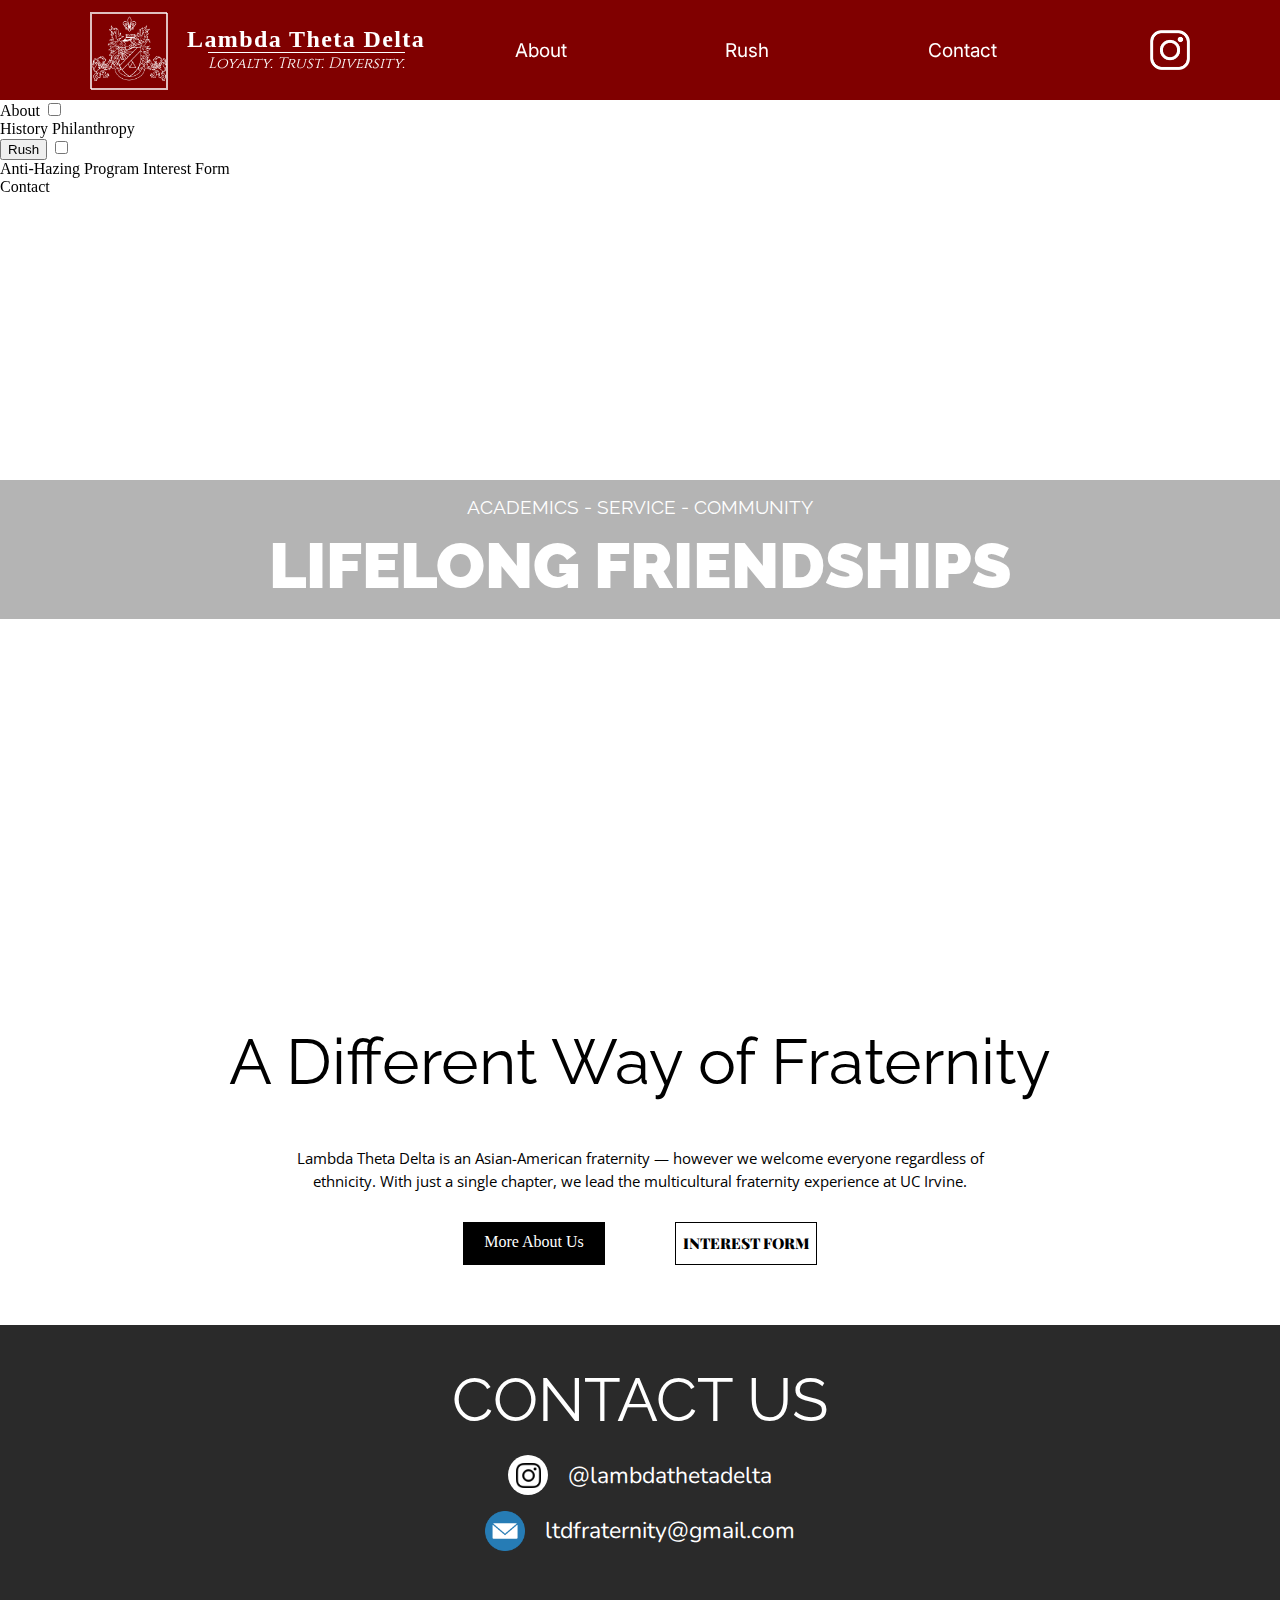
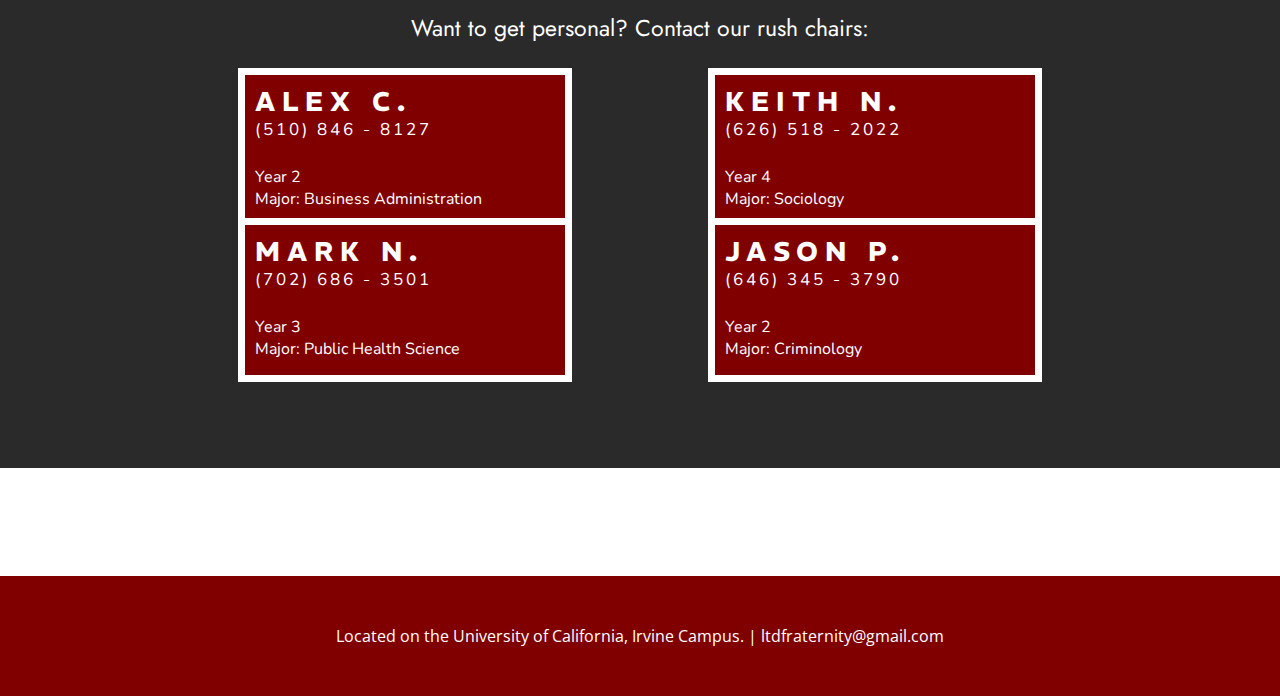
==== index.html @ cd7be91d "Finished nav bar for mobile." ====
<!DOCTYPE html>
<html lang="en">

<head>
    <title>Lambda Theta Delta | Fraternity | Irvine</title>
    <link rel="canonical" href="https://www.ltdfraternity.com" />
    <link rel="stylesheet" type="text/css" href="index.css">
    <link rel="stylesheet" type="text/css" href="nav.css">
    <link rel="stylesheet" type="text/css" href="footer.css">
    <meta property="og:description"
        content="Lambda Theta Delta is the first established multicultural fraternity at the University of California, Irvine, and remains one of the most prominent fraternities within the Asian Greek network" />
    <meta name="description"
        content="Lambda Theta Delta is the first established multicultural fraternity at the University of California, Irvine, and remains one of the most prominent fraternities within the Asian Greek network" />
    <meta property="og:title" content="Lambda Theta Delta | Fraternity | Irvine">
    <meta property="og:url" content="https://www.ltdfraternity.com">
    <meta property="og:type" content="website" />
    <meta property="og:site_name" content="Lambda Theta Delta" />
    <meta property="og:locale" content="en_US" />
    <meta property="og:image"
        content="https://upload.wikimedia.org/wikipedia/commons/3/33/Lambda_Theta_Delta_Fraternity_Crest_2012.png">
    <meta name="twitter:card" content="summary_large_image" />
    <meta name="twitter:title" content="Lambda Theta Delta | Fraternity | Irvine" />
    <meta name="twitter:description"
        content="Lambda Theta Delta is the first established multicultural fraternity at the University of California, Irvine, and remains one of the most prominent fraternities within the Asian Greek network" />

    <script type="application/ld+json">
        {
            "@context": "https://schema.org/",
            "@type": "Organization",
            "logo": "https://upload.wikimedia.org/wikipedia/commons/3/33/Lambda_Theta_Delta_Fraternity_Crest_2012.png",
            "areaServed": {
                "@type": "City",
                "name": "Irvine",
                "sameAs": "https://en.wikipedia.org/wiki/Irvine,_California"
            },
            "foundingDate": "1983-03-02",
            "email": "ltdfraternity@gmail.com",
            "url": "https://www.ltdfraternity.com",
            "name": "Lambda Theta Delta",
            "sameAs": "https://www.instagram.com/lambdathetadelta/",
            "alternateName": "LTD",
            "slogan": "Loyalty. Trust. Diversity.",
            "description": "Lambda Theta Delta is the first established multicultural fraternity at the University of California, Irvine, and remains one of the most prominent fraternities within the Asian Greek network",
            "keywords": "Asian Fraternity, Fraternity, LTD, Asian, Asian Greek, MSFC, Lambda, Theta, Delta"
        }
    </script>
    <script src="schema.js"></script>
    <meta name="viewport" content="width=device-width, initial-scale=1.0">

    <!-- <meta name="google-site-verification" content=""/> -->
</head>

<body>
    <div id="nav-background">
        <nav id="navigation">
            <div id="crest-img">
                <a href="https://lambdathetadelta.github.io/">
                    <img src="imgs/LTDCrestWhiteV1.png" alt="Crest of Lambda Theta Delta" id="crest-img">
                </a>
            </div>
            <a href="https://lambdathetadelta.github.io/" id="ltd-text">
                <span id="top-text">
                    Lambda Theta Delta
                </span><br>
                <span id="bottom-text">
                    Loyalty. Trust. Diversity.
                </span>
            </a>
            <div class="nav-button">
                <button class="nav-button">
                    <a href="https://lambdathetadelta.github.io/about.html" class="nav-button">About</a>
                </button>
                <div class="dropdown-content">
                    <a href="https://lambdathetadelta.github.io/history.html">History</a>
                    <a href="https://lambdathetadelta.github.io/philanthropy.html">Philanthropy</a>
                </div>
            </div>

            <div class="nav-button">
                <button class="nav-button">
                    <a href="https://www.ltdfraternity.com/rush" class="nav-button">Rush</a>
                </button>
                <div class="dropdown-content">
                    <a href="https://www.ltdfraternity.com/anti-hazing">Anti-Hazing</a>
                    <a href="https://www.ltdfraternity.com/program">Program</a>
                    <a href="https://www.ltdfraternity.com/interest-form">Interest Form</a>
                </div>
            </div>

            <button class="nav-button">
                <a href="https://lambdathetadelta.github.io#contact" class="nav-button">Contact</a>
            </button>

            <div id="instagram-img">
                <a href="https://www.instagram.com/lambdathetadelta" target="_blank">
                    <img src="imgs/instagram.png" alt="Instagram Logo" id="instagram-img">
                </a>
            </div>

            <label id="hamburger">
                <input type="checkbox">
            </label>
        </nav>

        <nav id="mobile-navigation">
            <div>
                <a class ="mobile-main-buttons" href="https://lambdathetadelta.github.io/about.html">About</a>
                <label class="mobile-exp">
                    <input type="checkbox">
                </label>
                <div class="mobile-sub-button-container">
                    <a class="mobile-sub-buttons" href="https://lambdathetadelta.github.io/about.html">History</a>
                    <a class="mobile-sub-buttons" href="https://lambdathetadelta.github.io/Philanthropy.html">Philanthropy</a>
                </div>
            </div>
            <div>
                <button class="mobile-main-buttons">
                    <a href="https://lambdathetadelta.github.io/rush.html">Rush</a>
                </button>
                <label class="mobile-exp">
                    <input type="checkbox">
                </label>
                <div class="mobile-sub-button-container">
                    <a class="mobile-sub-buttons" href="https://lambdathetadelta.github.io/anti-hazing.html">Anti-Hazing</a>
                    <a class="mobile-sub-buttons" href="https://lambdathetadelta.github.io/program.html">Program</a>
                    <a class="mobile-sub-buttons" href="https://lambdathetadelta.github.io/interest-form.html">Interest Form</a>
                </div>
            </div>
            <div> 
                <a class="mobile-main-buttons" href="https://lambdathetadelta.github.io/index.html#contact">Contact</a>
            </div>
        </nav>

    </div>

    <div id="middle-section">
        <span id="middle-banner">
            <div id="middle-banner-text-1">ACADEMICS - SERVICE - COMMUNITY</div>
            <div id="middle-banner-text-2">LIFELONG FRIENDSHIPS</div>
        </span>
    </div>

    <div>
        <div id="diff-way-bar">
            <p>A Different Way of Fraternity</p><br>
            <div id="diff-way-bottom">
                Lambda Theta Delta is an Asian-American fraternity — however we welcome everyone regardless of
                ethnicity.
                With just a single chapter, we lead the multicultural fraternity experience at UC Irvine.
            </div>
            <div id="diff-way-buttons">
                <a href="https://www.ltdfraternity/about" class="button">More About Us</a>
                <a href="https://docs.google.com/forms/d/e/1FAIpQLSd4AJq_slMXWbH36ap9Bl7ilkUoOMtI7FEAKDk14y6jFUndAQ/viewform?usp=sf_link"
                    class="button">
                    INTEREST FORM
                </a>
            </div>
        </div>
    </div>

    <div id="contact">
        <p>CONTACT US</p>
        <div class="social-links">
            <a href="https://www.instagram.com/lambdathetadelta" target="_blank">
                <span id="instagram-background">
                    <img src="imgs/512x512.png" alt="Instagram Logo">
                </span>
            </a>
            <span>@lambdathetadelta</span>
        </div>
        <div class="social-links">
            <img src="imgs/email-logo.png" alt="Email">
            <span> ltdfraternity@gmail.com</span>
        </div>

        <span>Want to get personal? Contact our rush chairs:</span>

        <div id="rush-contacts">
            <div class="rush-chair">
                <div class="rush-chair-name">ALEX C.</div>
                <div class="rush-chair-number">(510) 846 - 8127</div>
                <div class="rush-chair-subinfo">
                    Year 2<br>
                    Major: Business Administration
                </div>
            </div>
            <div class="rush-chair">
                <div class="rush-chair-name">KEITH N.</div>
                <div class="rush-chair-number">(626) 518 - 2022</div>
                <div class="rush-chair-subinfo">
                    Year 4<br>
                    Major: Sociology
                </div>
            </div>
            <div class="rush-chair">
                <div class="rush-chair-name">MARK N.</div>
                <div class="rush-chair-number">(702) 686 - 3501</div>
                <div class="rush-chair-subinfo">
                    Year 3<br>
                    Major: Public Health Science
                </div>

            </div>
            <div class="rush-chair">
                <div class="rush-chair-name">JASON P.</div>
                <div class="rush-chair-number">(646) 345 - 3790</div>
                <div class="rush-chair-subinfo">
                    Year 2<br>
                    Major: Criminology
                </div>
            </div>
        </div>
        <br><br><br>
    </div>
    <br><br><br><br><br><br>

    <script src="footer.js"></script> <!-- Footer code kept in footer.js for reusability  -->
</body>

</html>
---- index.css ----
@import url("https://fonts.googleapis.com/css2?family=Raleway&family=Nunito&family=Jost&family=REM&family=Playfair+Display:wght@700&swap=display");

html
{
    scroll-behavior: smooth;
}
#middle-section
{
    background-attachment: fixed;
    background-size: cover;
    background-image: url("imgs/background.jpg");
    background-repeat: no-repeat;
    background-position: center;
    height: 60em;
}
@media screen and (max-width: 500px)
{
    #middle-section
    {
        background-attachment: local;
        height: 500px;
    }
}
#middle-banner
{
    position: relative;
    top: 50%;
    height: auto;
    width: 100%;
    padding-top: 1.0rem;
    padding-bottom: 1.0rem;
    display: grid;
    background-color: rgb(130, 130, 130, 60%);
    text-align: center;
}
#middle-banner-text-1
{  
    color: white;
    font-family: "Raleway";
    font-size: 1.2rem;
}
#middle-banner-text-2
{
    margin-top: 10px;
    color: white;
    opacity: 100%;
    font-family: "Raleway";
    font-size: 4rem;
    font-weight: 900;
}
#diff-way-bar
{
    text-align: center;
}
#diff-way-bar p
{
    font-family: "Raleway";
    font-size: 4rem;
    margin-bottom: 30px;
}
@media screen and (max-width: 500px)
{
    #middle-banner
    {
        transform: translateY(-30px);
        padding-top: 7px;
        padding-bottom: 5px;
    }
    #middle-banner-text-1
    {  
        color: white;
        font-family: "Raleway";
        font-size: 0.9rem;
    }
    #middle-banner-text-2 { font-size: 2.5rem; }
    #diff-way-bar p { font-size: 3rem; }
}
#diff-way-bottom
{
    margin-left: auto;
    margin-right: auto;
    max-width: 700px;
    font-family: "Open Sans";
    font-size: 15px;
    line-height: 1.5;
}
#diff-way-buttons 
{
    margin-top: 30px;
    display: flex;
    flex-wrap: wrap;
    justify-content: center;
    gap: 70px;
}
#diff-way-buttons a.button
{
    width: 140px;
    padding-top: 10px;
    padding-bottom: 10px;
    border: 1px solid rgba(0, 0, 0);
    text-align: center;
}
#diff-way-buttons a:nth-child(1) 
{
    background-color: black;
    color: rgb(255, 255, 255);
    font-size: 16px;
    font-family: "Avenir Light";
}
#diff-way-buttons a:nth-child(2) 
{
    background-color: inherit;
    font-family: "Playfair Display";
    font-weight: 900;
    font-size: 15px;
    color: black;
    line-height: 1.4;
}
#contact
{
    background-color: #2A2A2A;
    color: white;
    font-family: "Nunito";
    font-size: 23px;
}
#contact > p
{
    margin-top: 60px;
    padding-top: 40px;
    margin-bottom: 20px;
    font-family: "Raleway";
    font-size: 60px;
    text-align: center;
}
.social-links
{
    margin-bottom: 15px;
    gap: 20px;
    display: flex;
    align-items: center;
    justify-content: center;
    vertical-align: middle;
}
#contact img
{
    vertical-align: middle;
    height: 40px;
}
#instagram-background
{
    background-color: white;
    height: 40px;
    width: 40px;
    margin-top: auto;
    display: inline-flex;
    justify-content: center;
    align-items: center;
    margin-bottom: auto;
    border-radius: 50%;
}
#instagram-background > img
{
    margin-left: 1px;
    height: 25px;
    width: 25px;
} 
#contact > span
{
    font-size: 23px;
    margin-top: 60px;
    display: block;
    font-family: "Jost";
    text-align: center;
    margin-bottom: 30px
}
#rush-contacts
{
    margin-left: auto;
    margin-right: auto;
    display: flex;
    flex-direction: row;
    flex-wrap: wrap;
    justify-content: center;
    width: 900px;
    gap: 0px 150px;
}
@media screen and (max-width: 900px)
{
    #rush-contacts
    {
        margin-left: auto;
        margin-right: auto;
        display: flex;
        flex-direction: row;
        flex-wrap: wrap;
        justify-content: center;
        width: 100%;
        gap: 0px 150px;
    }
}
.rush-chair
{
    padding: 10px;
    width: 300px;
    height: 130px;
    border: 7px solid white;
    background-color: maroon;
    margin: -7px;
    font-size: 18px;
}
@media screen and (max-width: 300px)
{
    #rush-contacts
    {
        width: 100%;
    }
}
.rush-chair-name
{
    font-family: "REM";
    font-size: 27px;
    font-weight: bold;
    letter-spacing: 7px;
}
.rush-chair-number
{
    font-size: 17px;
    letter-spacing: 3px;
    margin-bottom: 25px;
}
.rush-chair-subinfo
{
    font-size: 16px;
}
---- nav.css ----
@import url("https://fonts.googleapis.com/css2?family=Cinzel&family=Inter&family=Open+Sans&swap=display");

a
{
    text-decoration: none;
}
a:visited,
a:active,	
a:link,	
a:visited
{
    color: inherit;
}
#nav-background
{
    z-index: 2;
    background-color: maroon;
    position: fixed;
    left: 50%;
    transform: translate(-50%, 0);
    top: 0; 
    width: 100%;
    height: 100px;
}
#navigation
{
    position: relative;
    display: flex;
    flex-direction: row;
    align-items: center;
    gap: 20px;
    margin-left: auto;
    margin-right: auto;
    top: 0; /* Position the navbar at the top of the page */
    height: 100px;
    width: 1100px;
    max-width: 95%;
}

.nav-button
{
    margin-left: auto;
    margin-right: auto;
    background-color: inherit;
    border: none;
    outline: none;
    font-family: "Inter";
    font-size: 19px;
    color: rgb(255, 255, 255);
    position: relative;
}

.nav-button:hover .dropdown-content
{
    position: absolute;
    display: flex;
    flex-direction: column;
    background-color: #2A2A2A;
    width: 160px;
    left: 50%;
    transform: translateX(-50%);
    top: 100%;

}

.dropdown-content /* So activates when mouse hovers */
{
    display: none;
}

.dropdown-content a /* Styling for the links in dropdown menu */
{
    color: white;
    padding: 12px 18px;
    text-align: center;
}

.dropdown-content a:hover /* Color when hover over dropdown menu links*/
{
    background-color: rgba(80, 80, 80, 60%);
}
#crest-img
{
    align-self: center;
    padding: 0px;
    height: 75px;
    width: 75px;
    border: 1px solid rgba(255, 255, 255, 0.75);
    
}
#instagram-img, #hamburger
{
    margin-left: auto;
    align-self: center;
    height: 40px;
    width: 40px;
}
#ltd-text
{
    border: none;
    cursor: pointer;
    outline: none;
    text-align: center;
}
#top-text
{
    font-size: 1.5em;
    color: rgb(255, 255, 255);
    font-weight: bold;
    font-family: "Georgia";
    letter-spacing: 1.4px;
    white-space: nowrap;
}
#bottom-text
{
    border-top: 1px solid rgb(255, 255, 255);
    color: rgb(255, 255, 255);
    font-family: "Cinzel";
    font-size: 15px;
    font-style: italic;
    white-space: nowrap;   
}

#hamburger, 
#hamburger::before,
#hamburger::after,
#hamburger input
{
    display: none;
}
@media screen and (max-width: 420px)
{
    #crest-img
    { 
        display: none;
    }
}
@media screen and (max-width: 712px) /* Switch to mobile style nav bar */
{
    #hamburger, 
    #hamburger::before,
    #hamburger::after,
    #hamburger input
    {
        display: flex;
    }
    #instagram-img, .nav-button
    {
       display: none;
    }
        #top-text
    {
        font-size: 1.3em;
    }
    #bottom-text
    {
        font-size: 14px;
    }

    :root
    {
        --bar-width: 40px;
        --bar-height: 4px;
        --bar-gap: 10px;
        --animation-delay: 200ms ease-in-out;
        --hamburger-height: calc(
            (2*var(--bar-gap)) + (3 * var(--bar-height))
        );
    }
    #hamburger {
        --x-width: calc(var(--hamburger-height) * 1.41421356237);
        display: flex;
        flex-direction: column;
        gap: var(--bar-gap);
        width: max-content;
        cursor: pointer;
        z-index: 2;
    }
    #hamburger::before,
    #hamburger::after,
    #hamburger input
    {
        content: "";
        width: var(--bar-width);
        height: var(--bar-height);
        background-color: white;
        border-radius: 99999px;
        transform-origin: right center;
        transition: opacity var(--animation-delay), 
        width var(--animation-delay), 
        rotate var(--animation-delay), 
        translate var(--animation-delay);
    }
    input
    {
        appearance: none;
        padding: 0;
        margin: 0;
        outline: none;
        pointer-events: none;
    }
    #hamburger:has(input:checked)::before
    {
        width: var(--x-width);
        rotate: -45deg;
        translate: 0 calc(var(--bar-height) / -2);
    }
    #hamburger:has(input:checked)::after
    {
        width: var(--x-width);
        rotate: 45deg;
        translate: 0 calc(var(--bar-height) / 2);
    }
    #hamburger input:checked
    {
        opacity: 0;
        width: 0;
    }
    #navigation:has( input:checked) + #mobile-navigation
    {
        visibility: visible;
        opacity: 1;
    }
    #mobile-navigation
    {
        padding-top: 3vh;
        visibility: hidden;
        opacity: 0;
        background-color: grey;
        min-height: 100vh;
        width: 100%;
        background-size: cover;
        background-image: url("imgs/mobile-background.jpg");
        background-repeat: no-repeat;
        background-position: center;
        display: flex;
        flex-direction: column;
        transition: visibility 1s, opacity var(--animation-delay);
    }
    #mobile-navigation > div
    {
        background-color: rgba(200, 200, 200, 0.7);
    }
    #mobile-navigation > div
    {
        width: 300px;
        max-width: 80%;
        height: max-content;
        margin-left: auto;
        margin-right: auto;
    }
    .mobile-main-buttons
    {
        display: inline-block;
        border: none;
        background: none;
        outline: none;
        font-family: "Inter";
        font-size: 19px;
        color: black;
        position: relative;
        left: 50%; 
        transform: translateX(-50%);
        height: 10vh;
        line-height: 10vh;
    }
    .mobile-sub-button-container
    {
        display: none;
    }
    .mobile-sub-buttons
    {
        display: inherit;
        border: none;
        background: none;
        outline: none;
        text-align: center;
        margin-left: auto;
        margin-right: auto;
        font-family: "Open Sans";
        font-family: 17px;
        height: 10vh;
        line-height: 10vh; /* So vertically align text*/
        width: inherit;
        background-color: rgba(256, 256, 256, 0.9);
    }
    .mobile-exp {
        display: inline-flex;
        flex-direction: column;
        gap: 0;
        margin: 0;
        width: max-content;
        cursor: pointer;
        translate: 0 -5px;
        position: relative;
        left: 50%; 
        transform: translateX(-120%);
    }
    .mobile-exp::before,
    .mobile-exp input
    {
        content: "";
        width: 20px;
        height: 3px;
        background-color: rgba(0, 0, 0, 0.8);
        border-radius: 99999px;
        transition: opacity var(--animation-delay), 
        width var(--animation-delay), 
        rotate var(--animation-delay), 
        translate var(--animation-delay);
    }
    .mobile-exp input {
        translate: 0 -3px;
        transform-origin: center;
        rotate: 90deg;
    }
    .mobile-exp input:checked
    {
        opacity: 0;
        rotate: -90deg;
    }
    .mobile-exp:has( input:checked) + div
    {
        display: block;
    }
}
---- footer.css ----
@import url("https://fonts.googleapis.com/css2?family=Open+Sans&swap=display");

body
{
    margin: 0;
    padding: 0;
    background-color: white;
}
footer
{
    display: flex;
    background-color: maroon;
    width: 100%;
    align-items: center;
    text-align: center;
    justify-content: center;
    font-family: "Open Sans";
    font-size: 16px;
    color: white;
    height: 120px;
}
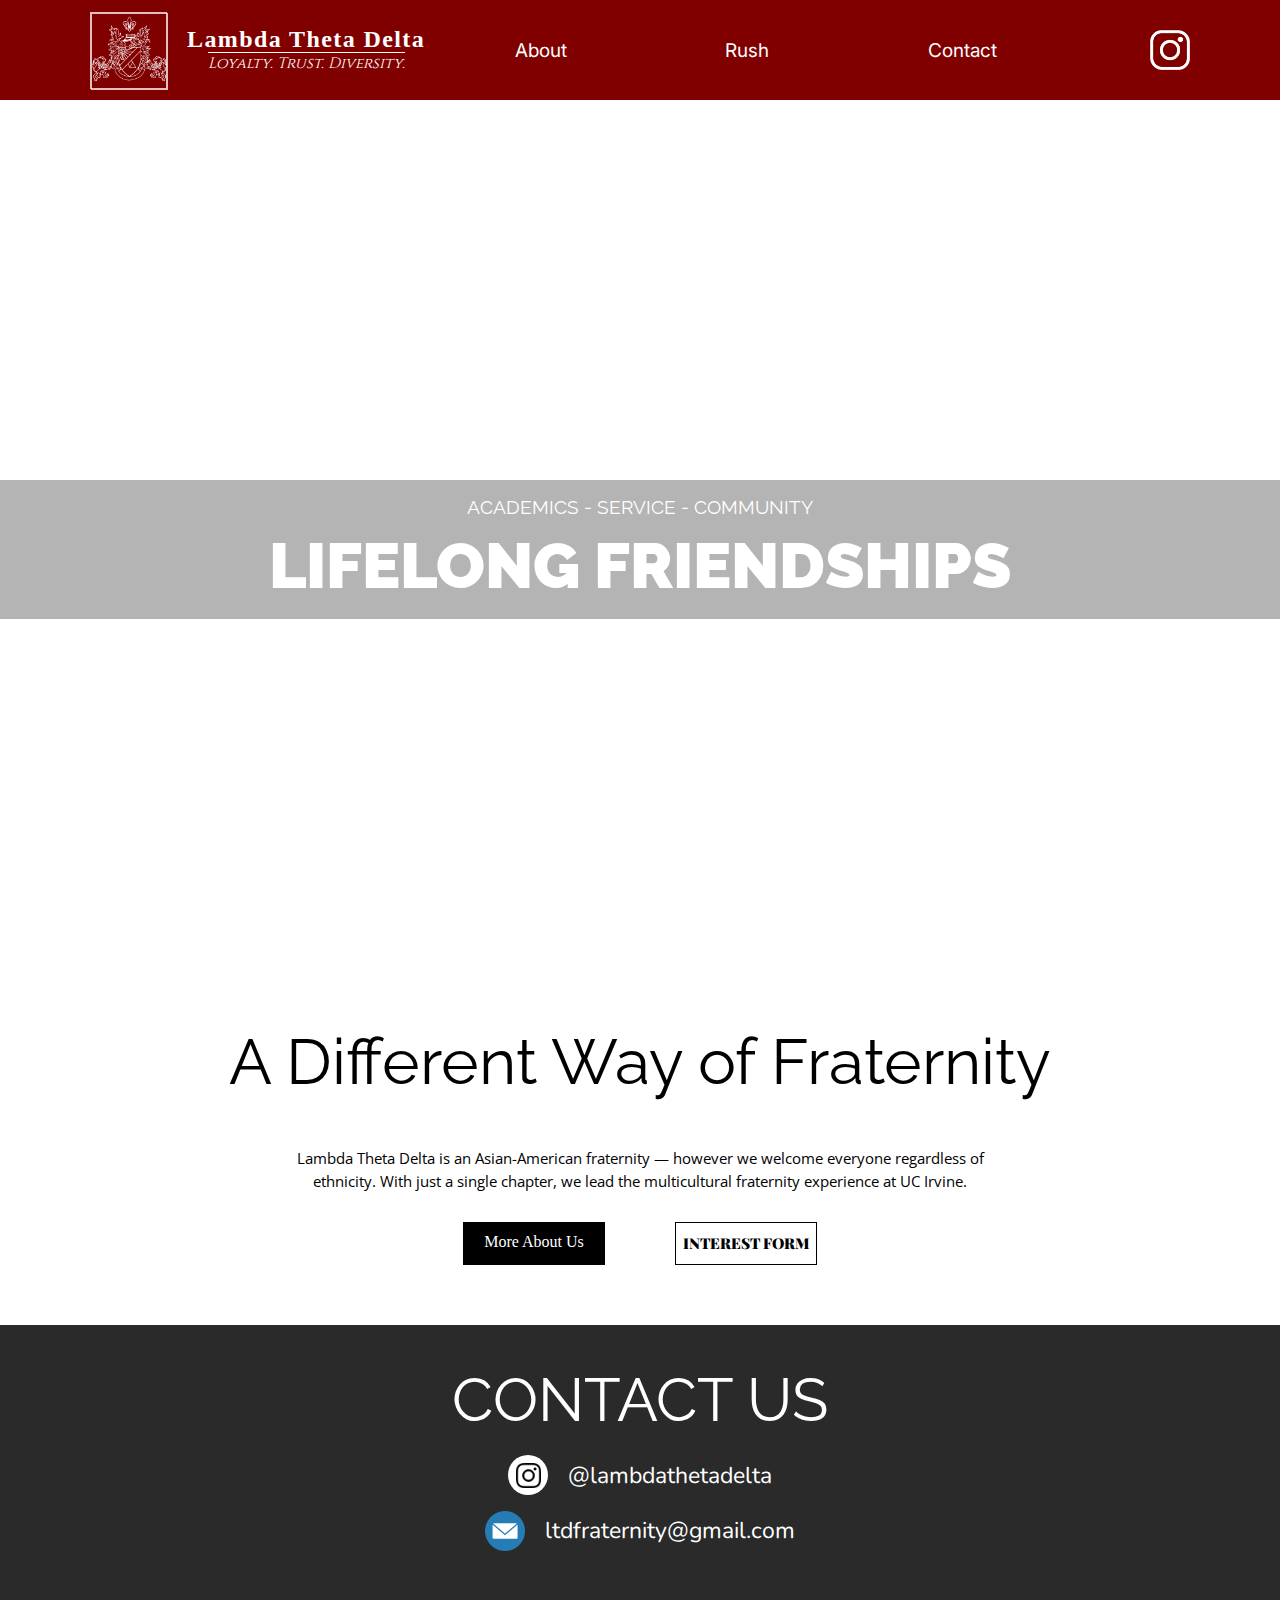
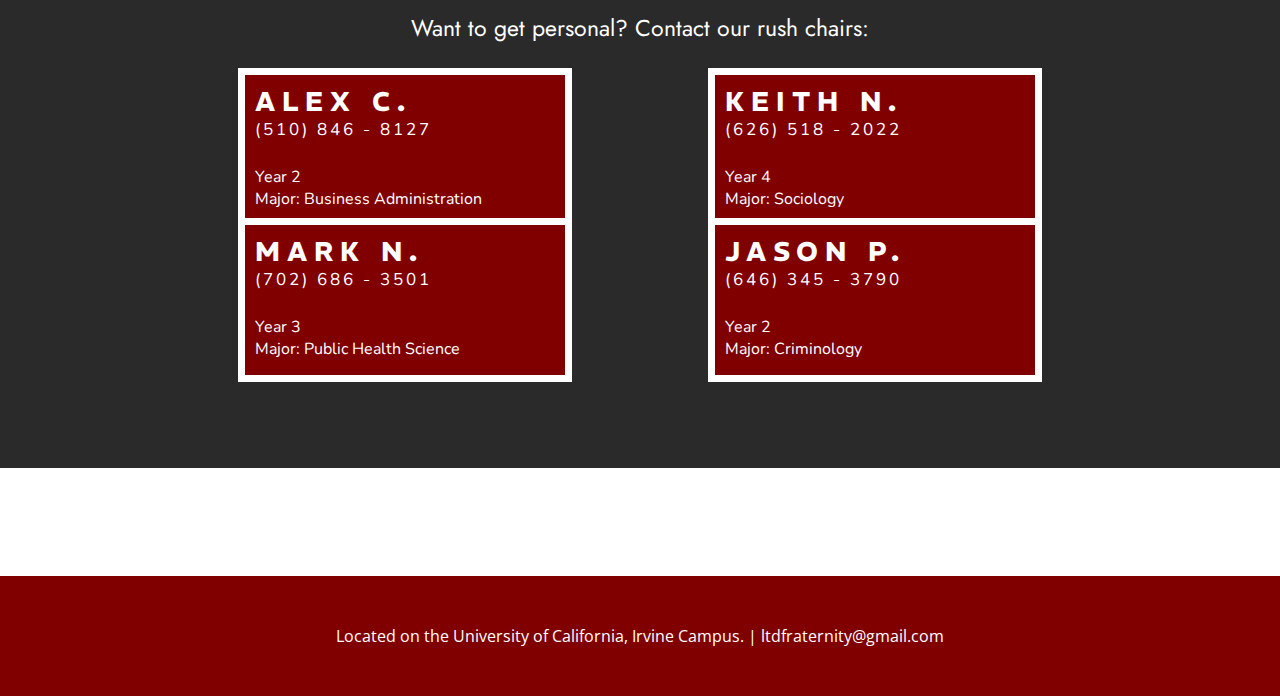
==== commit 1dd24ef2: "Added code back into nav.js" ====
--- a/index.html
+++ b/index.html
@@ -51,87 +51,7 @@
 </head>
 
 <body>
-    <div id="nav-background">
-        <nav id="navigation">
-            <div id="crest-img">
-                <a href="https://lambdathetadelta.github.io/">
-                    <img src="imgs/LTDCrestWhiteV1.png" alt="Crest of Lambda Theta Delta" id="crest-img">
-                </a>
-            </div>
-            <a href="https://lambdathetadelta.github.io/" id="ltd-text">
-                <span id="top-text">
-                    Lambda Theta Delta
-                </span><br>
-                <span id="bottom-text">
-                    Loyalty. Trust. Diversity.
-                </span>
-            </a>
-            <div class="nav-button">
-                <button class="nav-button">
-                    <a href="https://lambdathetadelta.github.io/about.html" class="nav-button">About</a>
-                </button>
-                <div class="dropdown-content">
-                    <a href="https://lambdathetadelta.github.io/history.html">History</a>
-                    <a href="https://lambdathetadelta.github.io/philanthropy.html">Philanthropy</a>
-                </div>
-            </div>
-
-            <div class="nav-button">
-                <button class="nav-button">
-                    <a href="https://www.ltdfraternity.com/rush" class="nav-button">Rush</a>
-                </button>
-                <div class="dropdown-content">
-                    <a href="https://www.ltdfraternity.com/anti-hazing">Anti-Hazing</a>
-                    <a href="https://www.ltdfraternity.com/program">Program</a>
-                    <a href="https://www.ltdfraternity.com/interest-form">Interest Form</a>
-                </div>
-            </div>
-
-            <button class="nav-button">
-                <a href="https://lambdathetadelta.github.io#contact" class="nav-button">Contact</a>
-            </button>
-
-            <div id="instagram-img">
-                <a href="https://www.instagram.com/lambdathetadelta" target="_blank">
-                    <img src="imgs/instagram.png" alt="Instagram Logo" id="instagram-img">
-                </a>
-            </div>
-
-            <label id="hamburger">
-                <input type="checkbox">
-            </label>
-        </nav>
-
-        <nav id="mobile-navigation">
-            <div>
-                <a class ="mobile-main-buttons" href="https://lambdathetadelta.github.io/about.html">About</a>
-                <label class="mobile-exp">
-                    <input type="checkbox">
-                </label>
-                <div class="mobile-sub-button-container">
-                    <a class="mobile-sub-buttons" href="https://lambdathetadelta.github.io/about.html">History</a>
-                    <a class="mobile-sub-buttons" href="https://lambdathetadelta.github.io/Philanthropy.html">Philanthropy</a>
-                </div>
-            </div>
-            <div>
-                <button class="mobile-main-buttons">
-                    <a href="https://lambdathetadelta.github.io/rush.html">Rush</a>
-                </button>
-                <label class="mobile-exp">
-                    <input type="checkbox">
-                </label>
-                <div class="mobile-sub-button-container">
-                    <a class="mobile-sub-buttons" href="https://lambdathetadelta.github.io/anti-hazing.html">Anti-Hazing</a>
-                    <a class="mobile-sub-buttons" href="https://lambdathetadelta.github.io/program.html">Program</a>
-                    <a class="mobile-sub-buttons" href="https://lambdathetadelta.github.io/interest-form.html">Interest Form</a>
-                </div>
-            </div>
-            <div> 
-                <a class="mobile-main-buttons" href="https://lambdathetadelta.github.io/index.html#contact">Contact</a>
-            </div>
-        </nav>
-
-    </div>
+    <script src="nav.js"></script> <!-- Nav code kept in nav.js for reusability  -->
 
     <div id="middle-section">
         <span id="middle-banner">
--- a/nav.css
+++ b/nav.css
@@ -124,7 +124,8 @@
 #hamburger, 
 #hamburger::before,
 #hamburger::after,
-#hamburger input
+#hamburger input,
+#mobile-navigation
 {
     display: none;
 }
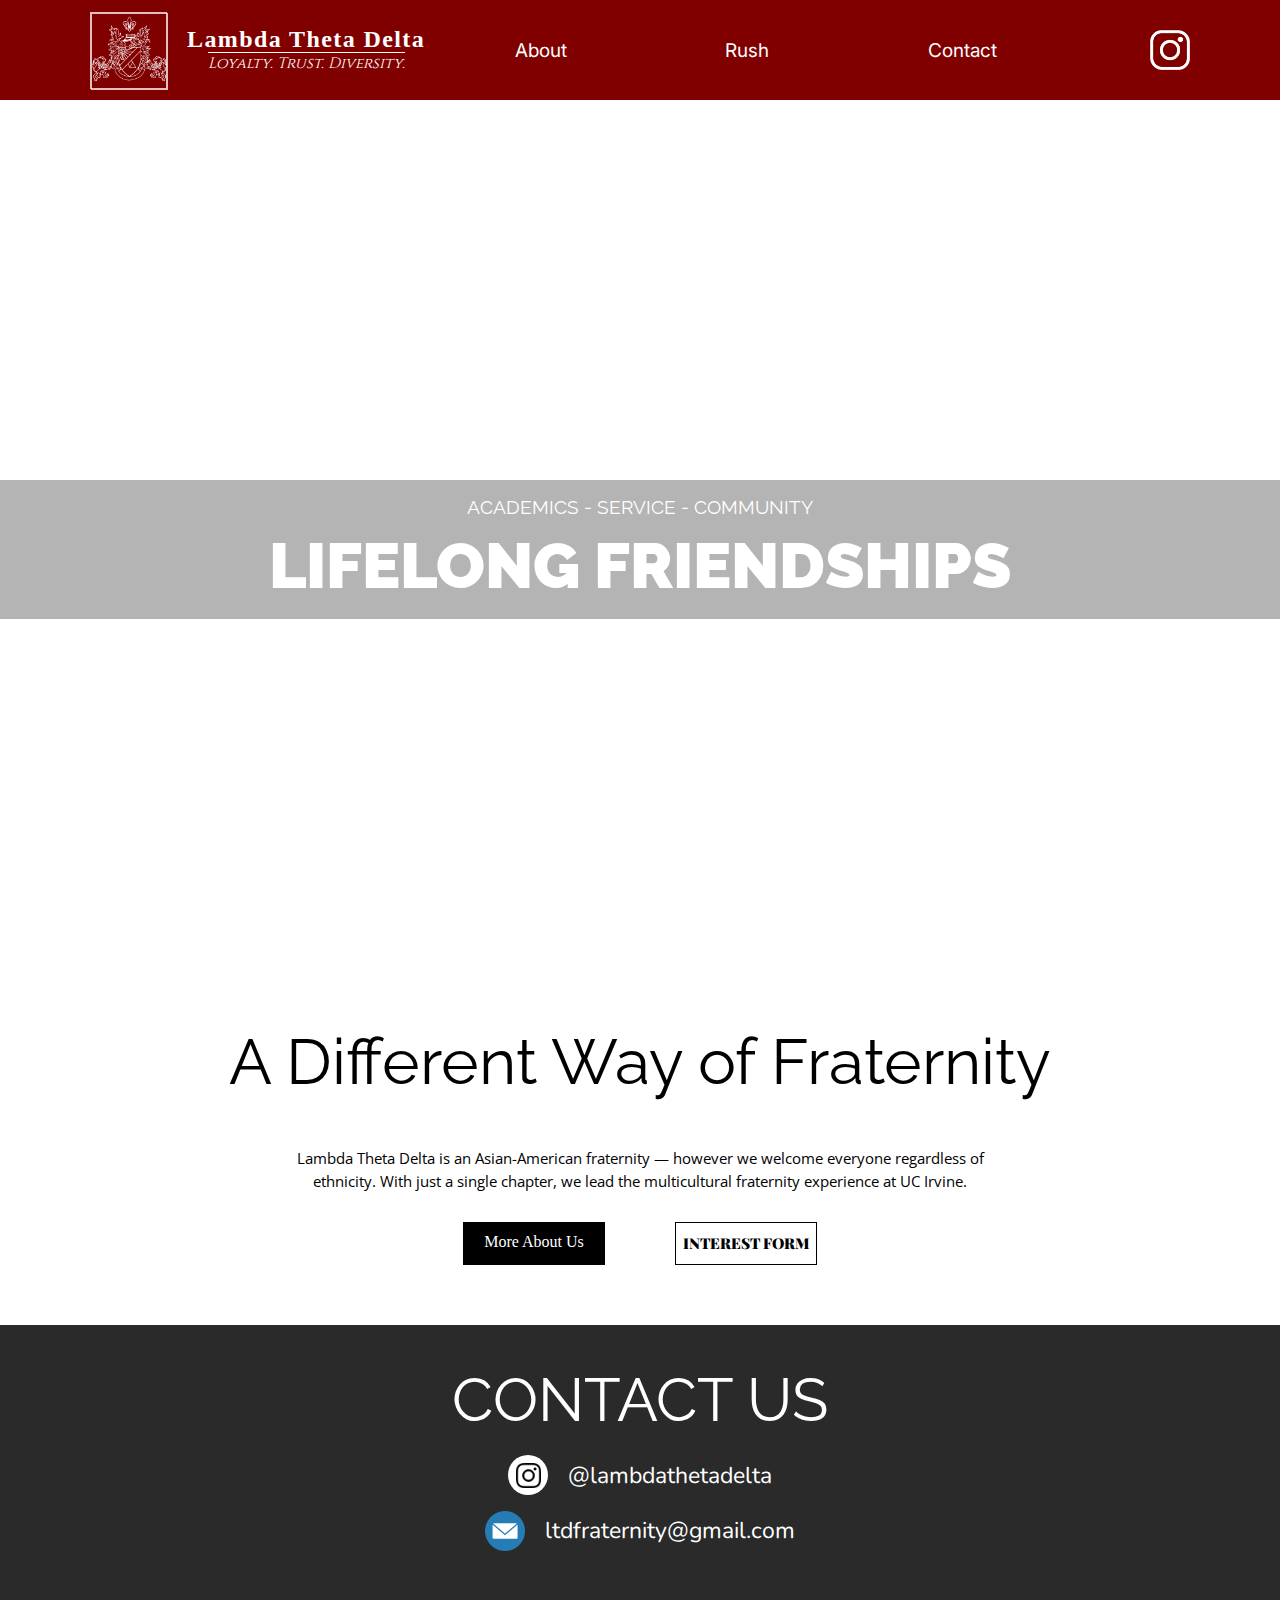
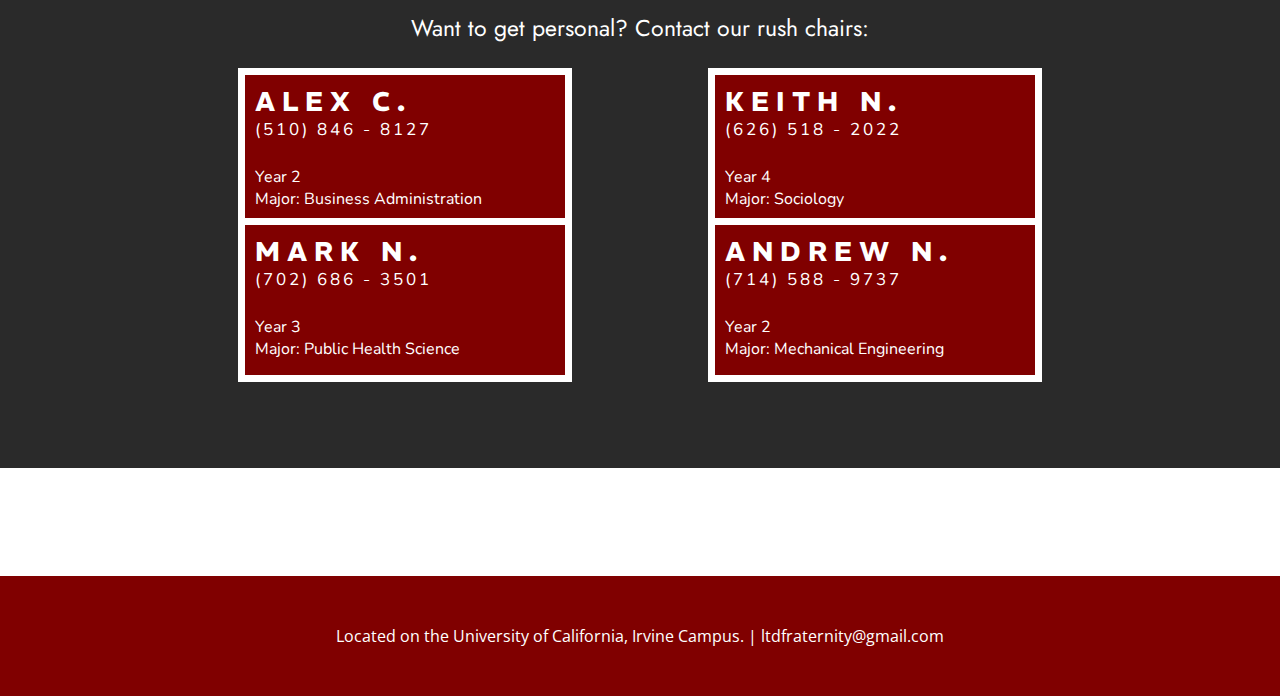
==== commit 435b1d78: "Made links into proper domain and put html suffixes." ====
--- a/index.html
+++ b/index.html
@@ -69,7 +69,7 @@
                 With just a single chapter, we lead the multicultural fraternity experience at UC Irvine.
             </div>
             <div id="diff-way-buttons">
-                <a href="https://www.ltdfraternity/about" class="button">More About Us</a>
+                <a href="https://www.ltdfraternity.com/about.html" class="button">More About Us</a>
                 <a href="https://docs.google.com/forms/d/e/1FAIpQLSd4AJq_slMXWbH36ap9Bl7ilkUoOMtI7FEAKDk14y6jFUndAQ/viewform?usp=sf_link"
                     class="button">
                     INTEREST FORM
@@ -122,11 +122,11 @@
 
             </div>
             <div class="rush-chair">
-                <div class="rush-chair-name">JASON P.</div>
-                <div class="rush-chair-number">(646) 345 - 3790</div>
+                <div class="rush-chair-name">ANDREW N.</div>
+                <div class="rush-chair-number">(714) 588 - 9737</div>
                 <div class="rush-chair-subinfo">
                     Year 2<br>
-                    Major: Criminology
+                    Major: Mechanical Engineering
                 </div>
             </div>
         </div>
--- a/nav.css
+++ b/nav.css
@@ -259,11 +259,11 @@
         font-family: "Inter";
         font-size: 19px;
         color: black;
-        position: relative;
-        left: 50%; 
-        transform: translateX(-50%);
         height: 10vh;
         line-height: 10vh;
+        position: relative;
+        left: 50%;
+        transform: translateX(-50%);
     }
     .mobile-sub-button-container
     {
@@ -294,8 +294,8 @@
         cursor: pointer;
         translate: 0 -5px;
         position: relative;
-        left: 50%; 
-        transform: translateX(-120%);
+        left: 50%;
+        transform: translateX(-50%);
     }
     .mobile-exp::before,
     .mobile-exp input
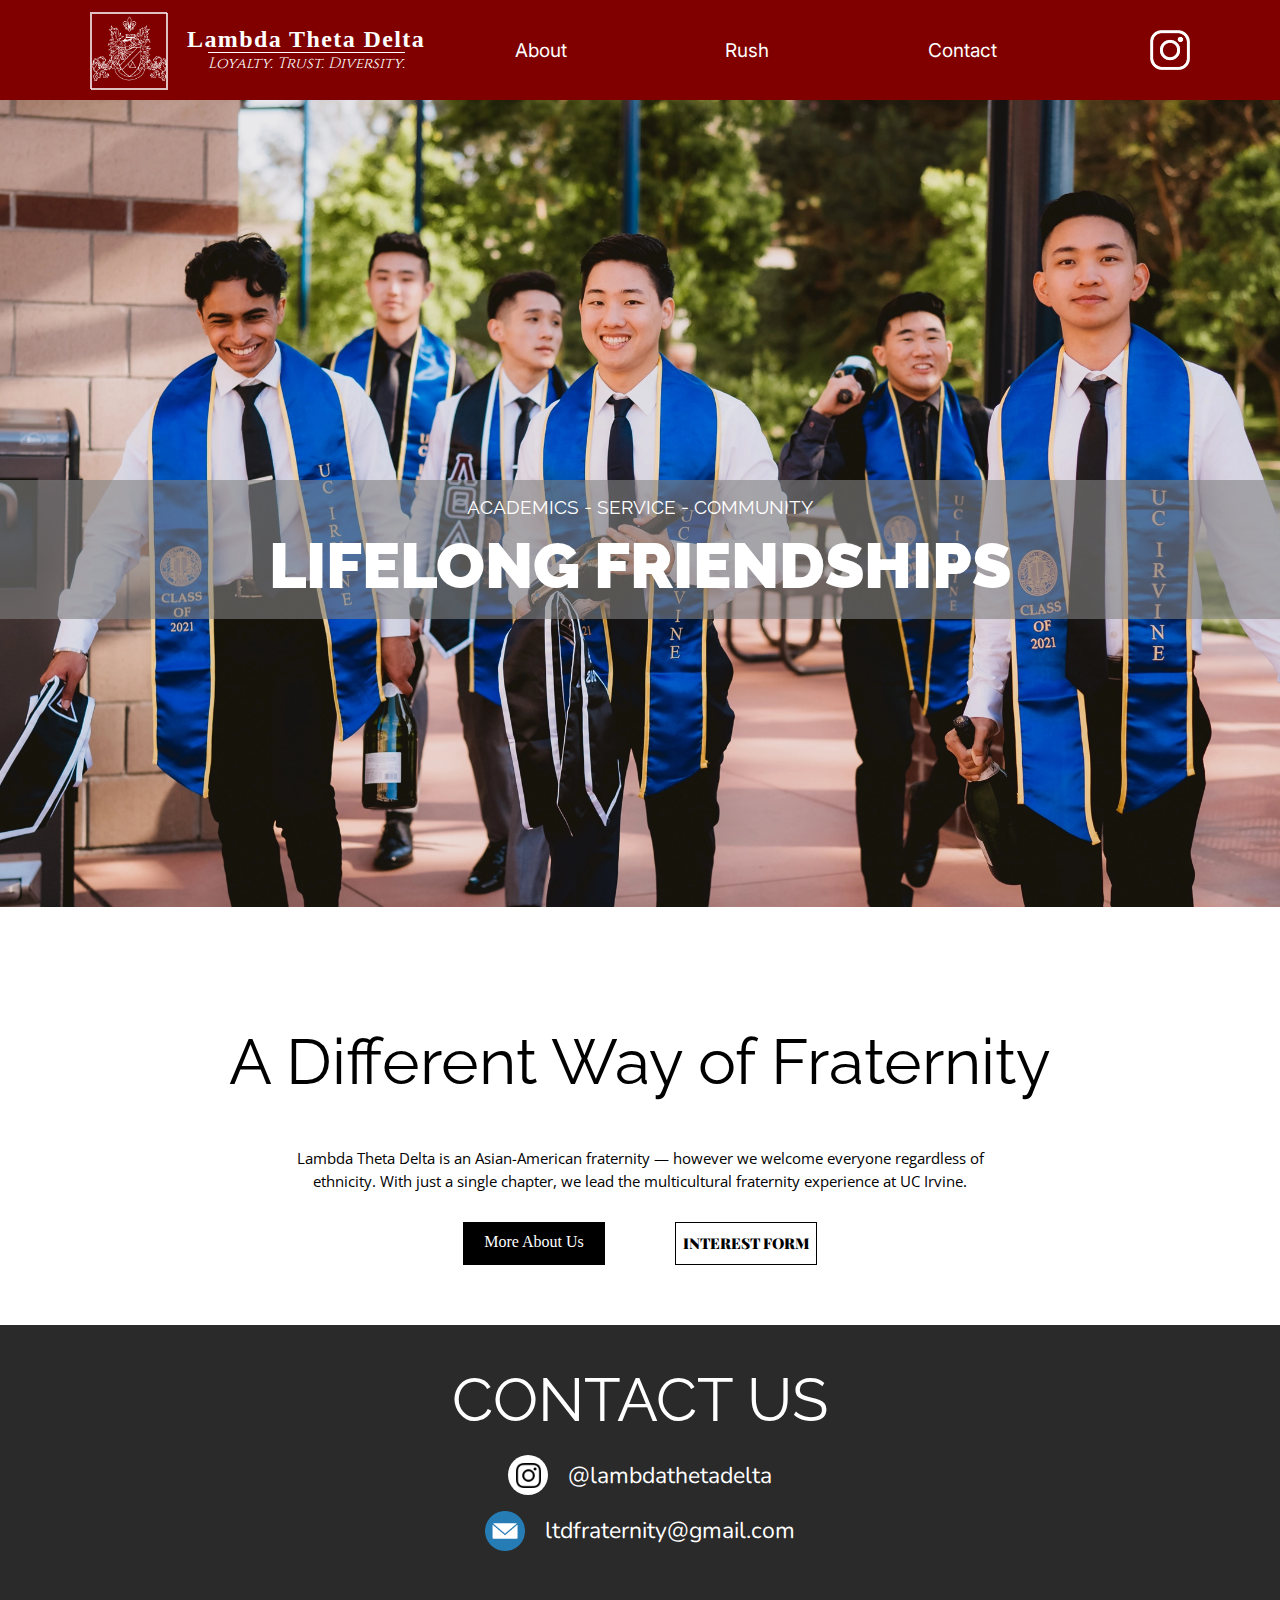
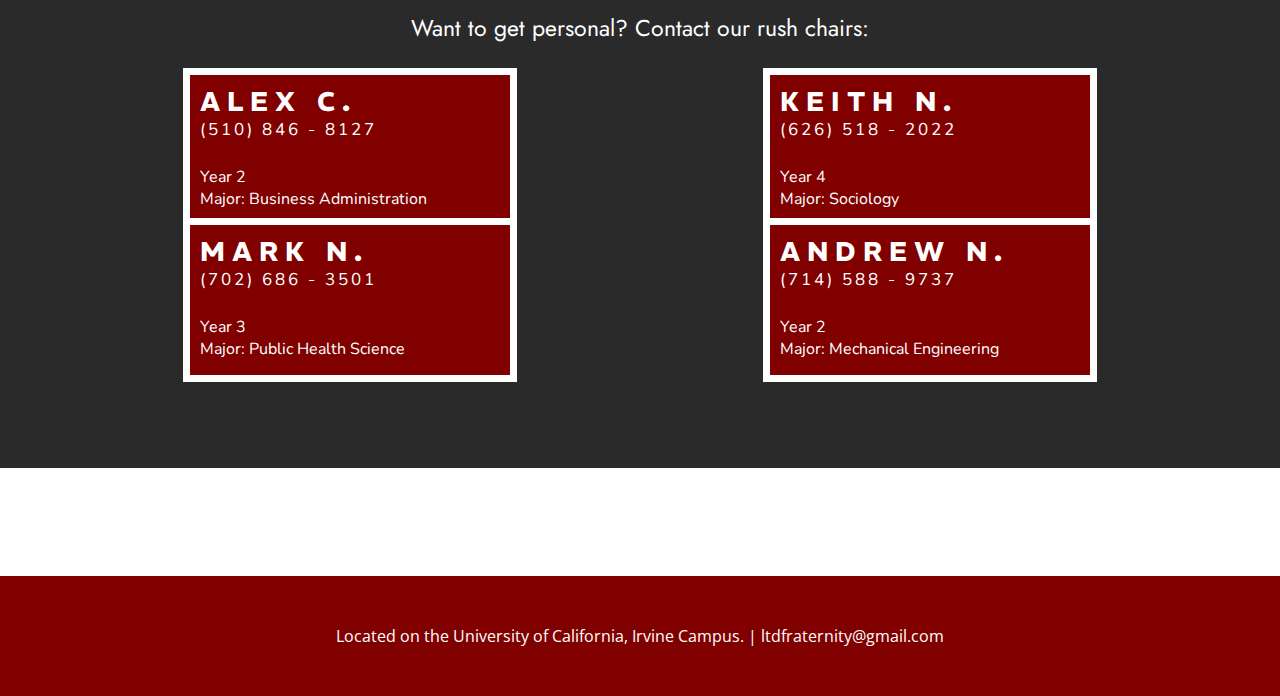
==== commit f7ac0339: "Merge pull request #16 from lambdathetadelta/f2023" ====
--- a/index.html
+++ b/index.html
@@ -46,8 +46,6 @@
     </script>
     <script src="schema.js"></script>
     <meta name="viewport" content="width=device-width, initial-scale=1.0">
-
-    <!-- <meta name="google-site-verification" content=""/> -->
 </head>
 
 <body>
@@ -69,8 +67,8 @@
                 With just a single chapter, we lead the multicultural fraternity experience at UC Irvine.
             </div>
             <div id="diff-way-buttons">
-                <a href="https://www.ltdfraternity.com/about.html" class="button">More About Us</a>
-                <a href="https://docs.google.com/forms/d/e/1FAIpQLSd4AJq_slMXWbH36ap9Bl7ilkUoOMtI7FEAKDk14y6jFUndAQ/viewform?usp=sf_link"
+                <a href="https://www.ltdfraternity.com/about.html" target="_blank" class="button">More About Us</a>
+                <a href="https://docs.google.com/forms/d/e/1FAIpQLSeb7WCdyG2QEg9AkQvR5v04fKM9Hn2rVL6SB9n3FSq9NeQEpQ/viewform?usp=sf_link" target="_blank"
                     class="button">
                     INTEREST FORM
                 </a>
--- a/index.css
+++ b/index.css
@@ -1,5 +1,5 @@
 
-@import url("https://fonts.googleapis.com/css2?family=Raleway&family=Nunito&family=Jost&family=REM&family=Playfair+Display:wght@700&swap=display");
+@import url("https://fonts.googleapis.com/css2?family=Raleway&family=Nunito&family=Jost&family=REM&family=Playfair+Display:wght@700&display=swap");
 
 html
 {
@@ -9,7 +9,7 @@
 {
     background-attachment: fixed;
     background-size: cover;
-    background-image: url("imgs/background.jpg");
+    background-image: url("imgs/background.webp");
     background-repeat: no-repeat;
     background-position: center;
     height: 60em;
@@ -53,7 +53,7 @@
 {
     text-align: center;
 }
-#diff-way-bar p
+#diff-way-bar > p
 {
     font-family: "Raleway";
     font-size: 4rem;
@@ -80,7 +80,8 @@
 {
     margin-left: auto;
     margin-right: auto;
-    max-width: 700px;
+    max-width: 90%;
+    width: 700px;
     font-family: "Open Sans";
     font-size: 15px;
     line-height: 1.5;
@@ -181,22 +182,15 @@
     display: flex;
     flex-direction: row;
     flex-wrap: wrap;
-    justify-content: center;
+    justify-content: space-between;
+    max-width: 98%;
     width: 900px;
-    gap: 0px 150px;
-}
-@media screen and (max-width: 900px)
+}
+@media screen and (max-width: 712px)
 {
     #rush-contacts
     {
-        margin-left: auto;
-        margin-right: auto;
-        display: flex;
-        flex-direction: row;
-        flex-wrap: wrap;
         justify-content: center;
-        width: 100%;
-        gap: 0px 150px;
     }
 }
 .rush-chair
@@ -215,6 +209,10 @@
     {
         width: 100%;
     }
+    #diff-way-buttons
+    {
+        gap: 20px;
+    }
 }
 .rush-chair-name
 {
--- a/nav.css
+++ b/nav.css
@@ -1,4 +1,4 @@
-@import url("https://fonts.googleapis.com/css2?family=Cinzel&family=Inter&family=Open+Sans&swap=display");
+@import url("https://fonts.googleapis.com/css2?family=Cinzel&family=Inter&family=Open+Sans&display=swap");
 
 a
 {
@@ -231,7 +231,7 @@
         min-height: 100vh;
         width: 100%;
         background-size: cover;
-        background-image: url("imgs/mobile-background.jpg");
+        background-image: url("imgs/mobile-background.webp");
         background-repeat: no-repeat;
         background-position: center;
         display: flex;
--- a/footer.css
+++ b/footer.css
@@ -1,5 +1,3 @@
-@import url("https://fonts.googleapis.com/css2?family=Open+Sans&swap=display");
-
 body
 {
     margin: 0;
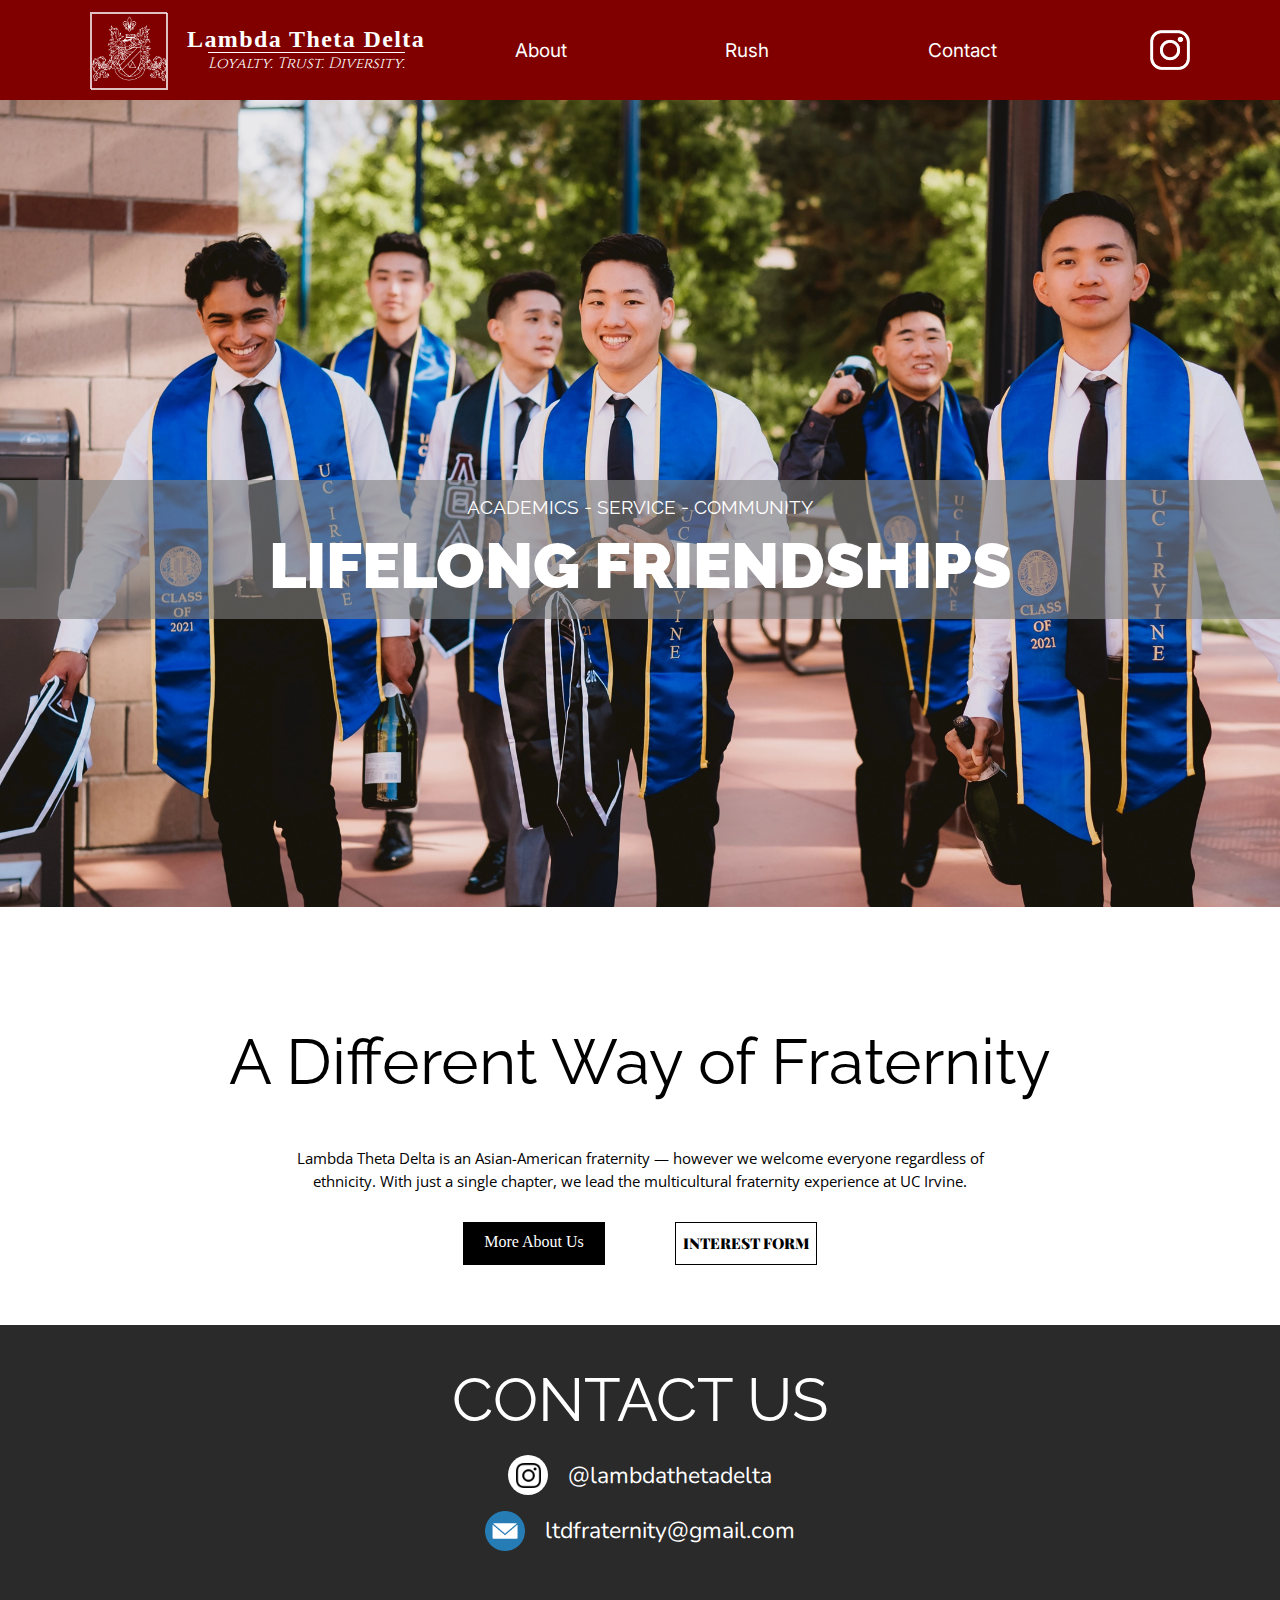
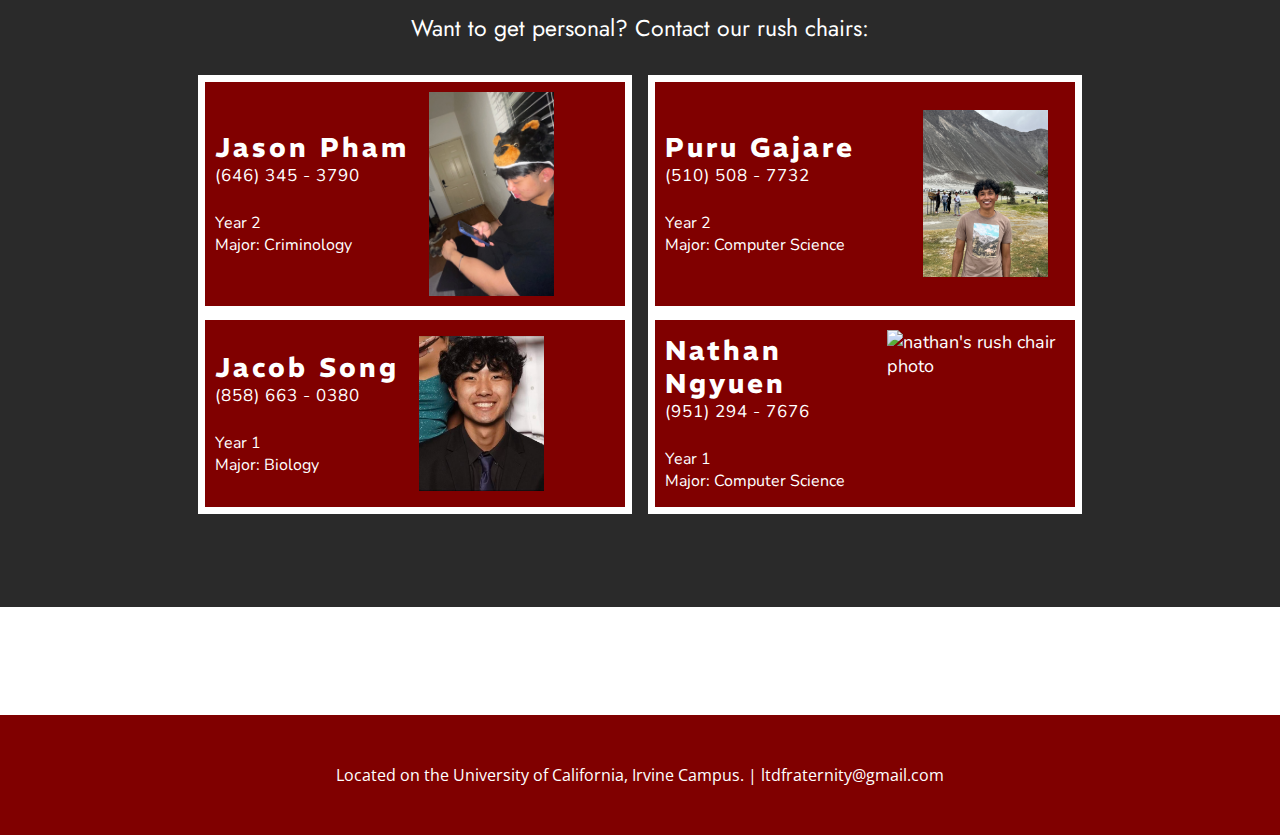
==== commit 2815db0a: "Merge pull request #17 from lambdathetadelta/w2024" ====
--- a/index.html
+++ b/index.html
@@ -95,37 +95,51 @@
 
         <div id="rush-contacts">
             <div class="rush-chair">
-                <div class="rush-chair-name">ALEX C.</div>
-                <div class="rush-chair-number">(510) 846 - 8127</div>
-                <div class="rush-chair-subinfo">
-                    Year 2<br>
-                    Major: Business Administration
+                <div class="rush-chair-info">
+                    <div class="rush-chair-name">Jason Pham</div>
+                
+                    <div class="rush-chair-number">(646) 345 - 3790</div>
+                    <div class="rush-chair-subinfo">
+                        Year 2<br>
+                        Major: Criminology 
+                    </div>
                 </div>
+                <img src="imgs/jason_rush_chair.jpg" alt="jason's rush chair photo" class="rush-chair-img" style="min-width: 125px; min-height: 204px;">
             </div>
             <div class="rush-chair">
-                <div class="rush-chair-name">KEITH N.</div>
-                <div class="rush-chair-number">(626) 518 - 2022</div>
-                <div class="rush-chair-subinfo">
-                    Year 4<br>
-                    Major: Sociology
+                <div class="rush-chair-info">
+                    <div class="rush-chair-name">Puru Gajare</div>
+                    <div class="rush-chair-number">(510) 508 - 7732</div>
+                    <div class="rush-chair-subinfo">
+                        Year 2<br>
+                        Major: Computer Science
+                    </div>
                 </div>
+                <img src="imgs/puru_rush_chair.jpeg" alt="puru's rush chair photo" class="rush-chair-img" style="min-width: 125px; min-height: 167px; margin-left: 3rem" >
+                
             </div>
             <div class="rush-chair">
-                <div class="rush-chair-name">MARK N.</div>
-                <div class="rush-chair-number">(702) 686 - 3501</div>
-                <div class="rush-chair-subinfo">
-                    Year 3<br>
-                    Major: Public Health Science
+                <div class="rush-chair-info">
+                    <div class="rush-chair-name">Jacob Song</div>
+                    <div class="rush-chair-number">(858) 663 - 0380</div>
+                    <div class="rush-chair-subinfo">
+                        Year 1<br>
+                        Major: Biology
+                    </div>
                 </div>
+                <img src="imgs/jacob_rush_chair.jpg" alt="jacobs's rush chair photo" class="rush-chair-img" style="min-width: 125px; min-height: 155px;">
+            </div>
 
-            </div>
             <div class="rush-chair">
-                <div class="rush-chair-name">ANDREW N.</div>
-                <div class="rush-chair-number">(714) 588 - 9737</div>
-                <div class="rush-chair-subinfo">
-                    Year 2<br>
-                    Major: Mechanical Engineering
+                <div class="rush-chair-info">
+                    <div class="rush-chair-name">Nathan Ngyuen</div>
+                    <div class="rush-chair-number">(951) 294 - 7676</div>
+                    <div class="rush-chair-subinfo">
+                        Year 1<br>
+                        Major: Computer Science
+                    </div>
                 </div>
+                <img src="imgs/nathan_rush_chair.jpeg" alt="nathan's rush chair photo" class="rush-chair-img" style="min-width: 125px; min-height: 167px;">
             </div>
         </div>
         <br><br><br>
--- a/index.css
+++ b/index.css
@@ -196,12 +196,18 @@
 .rush-chair
 {
     padding: 10px;
-    width: 300px;
-    height: 130px;
+    width: 400px;  /* previosuly 500px */
+    height: auto;
     border: 7px solid white;
     background-color: maroon;
     margin: -7px;
     font-size: 18px;
+
+
+    display: flex;
+    align-items: center;
+    gap: 20px;
+    margin: 0 auto;
 }
 @media screen and (max-width: 300px)
 {
@@ -214,17 +220,23 @@
         gap: 20px;
     }
 }
+
+.rush-chair-img {
+    max-width: 100%; /* Ensure the image doesn't exceed its container's width */
+    max-height: 150px;
+}
+
 .rush-chair-name
 {
     font-family: "REM";
     font-size: 27px;
     font-weight: bold;
-    letter-spacing: 7px;
+    letter-spacing: 3px;
 }
 .rush-chair-number
 {
     font-size: 17px;
-    letter-spacing: 3px;
+    letter-spacing: 1px;
     margin-bottom: 25px;
 }
 .rush-chair-subinfo
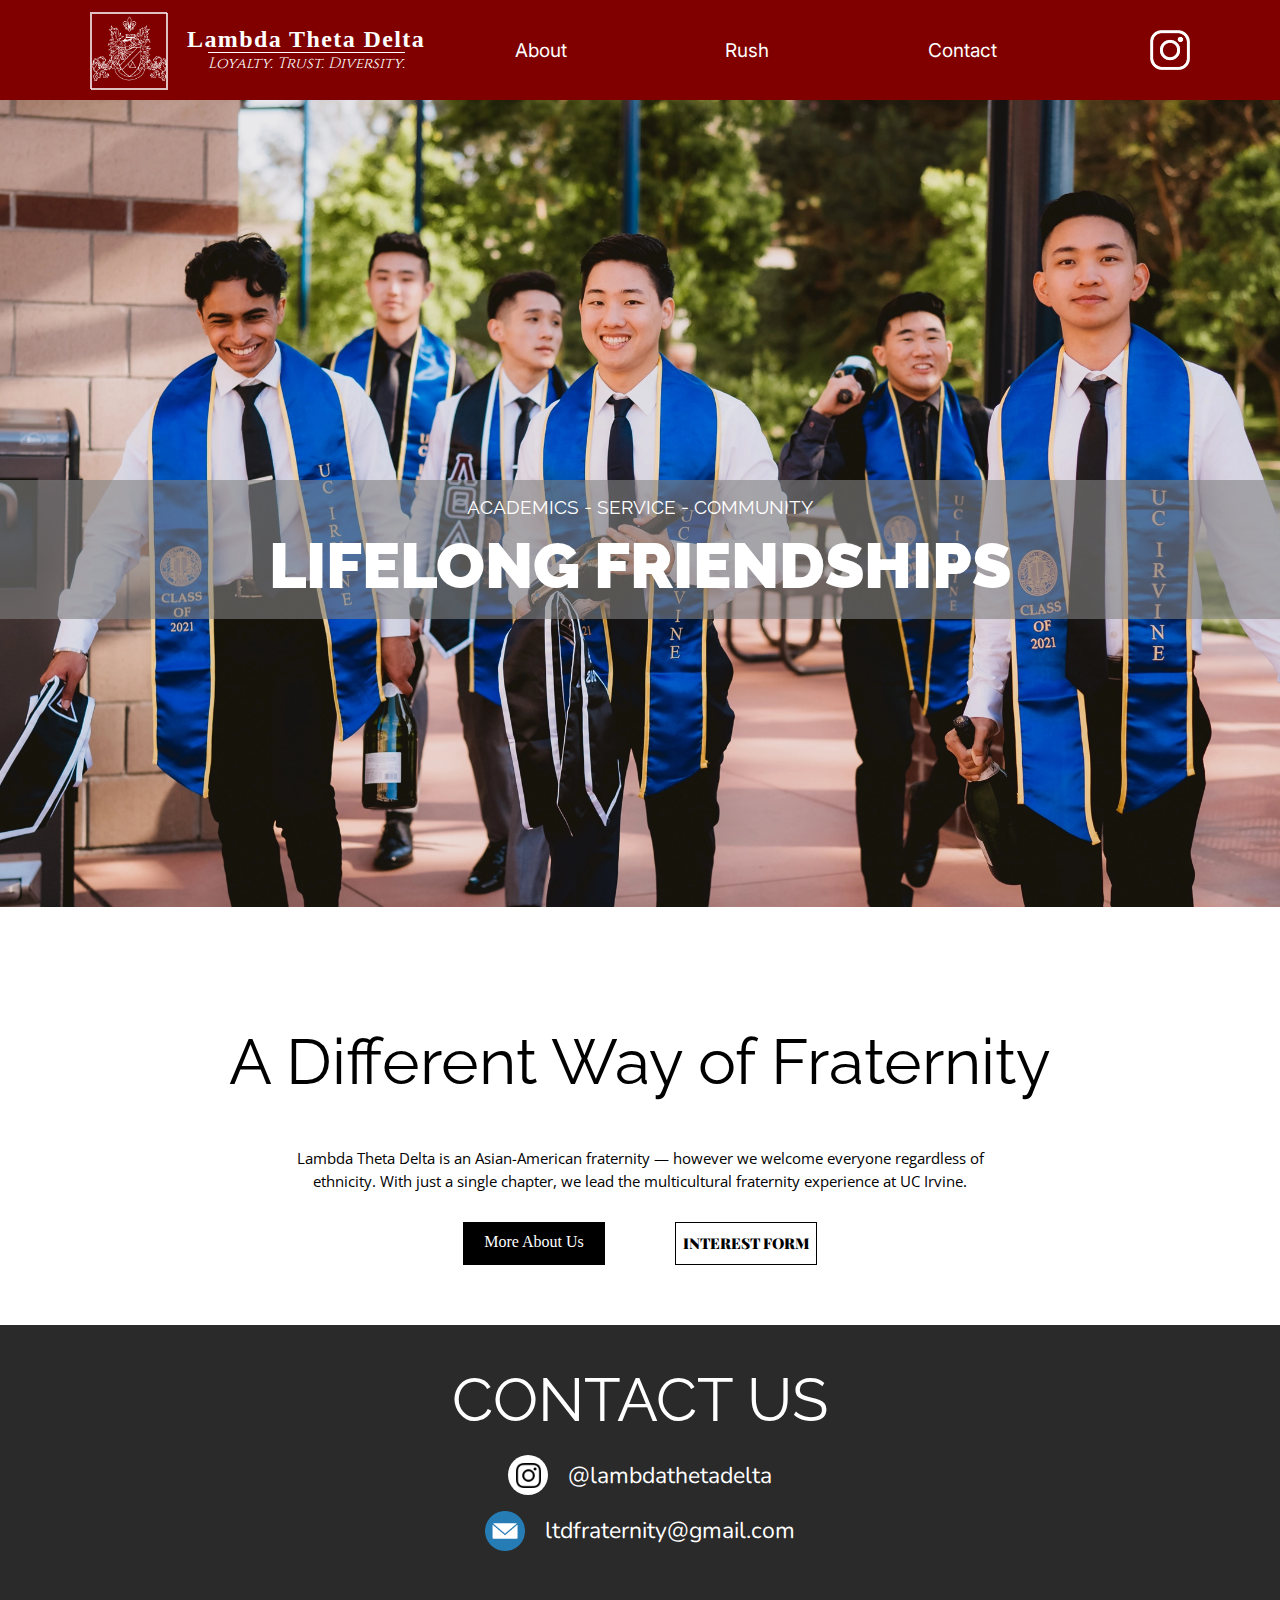
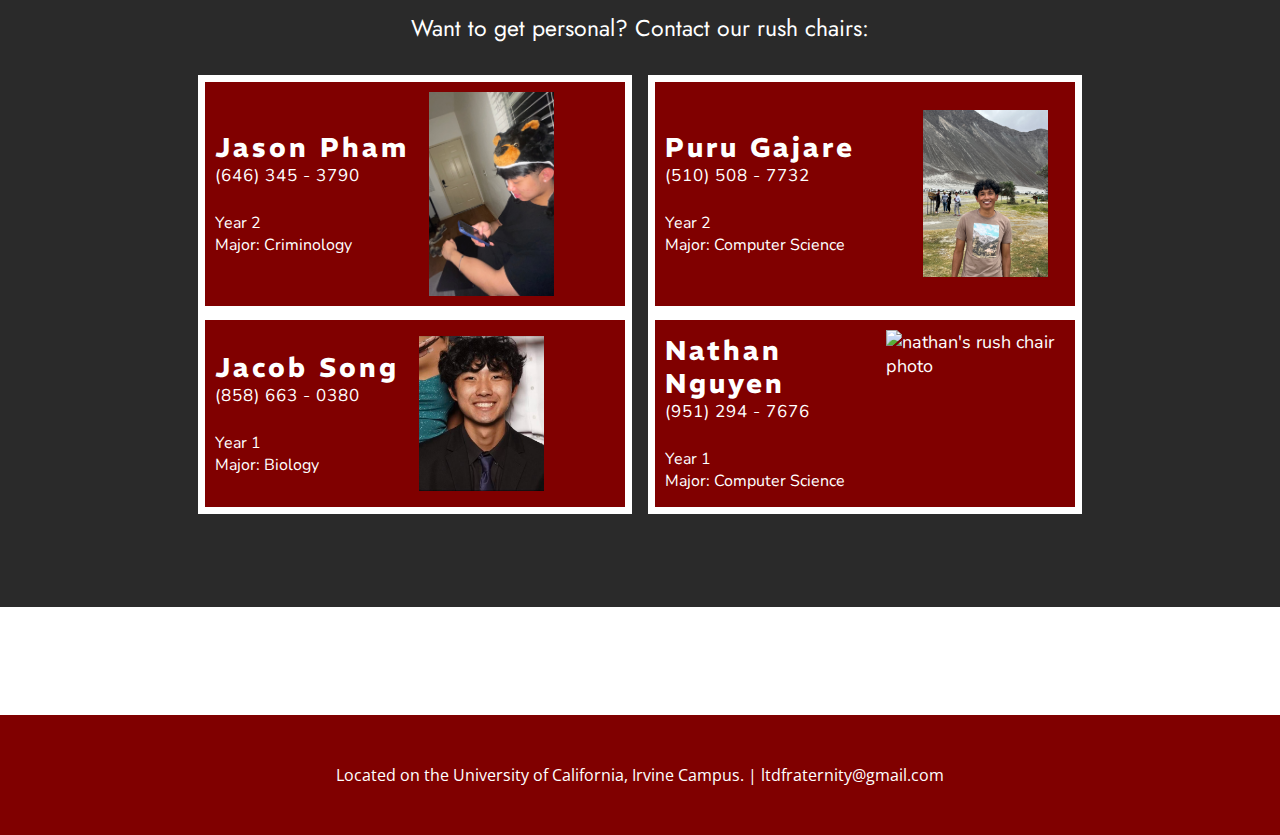
==== commit 16b97979: "fixed nathans name lol" ====
--- a/index.html
+++ b/index.html
@@ -132,7 +132,7 @@
 
             <div class="rush-chair">
                 <div class="rush-chair-info">
-                    <div class="rush-chair-name">Nathan Ngyuen</div>
+                    <div class="rush-chair-name">Nathan Nguyen</div>
                     <div class="rush-chair-number">(951) 294 - 7676</div>
                     <div class="rush-chair-subinfo">
                         Year 1<br>
